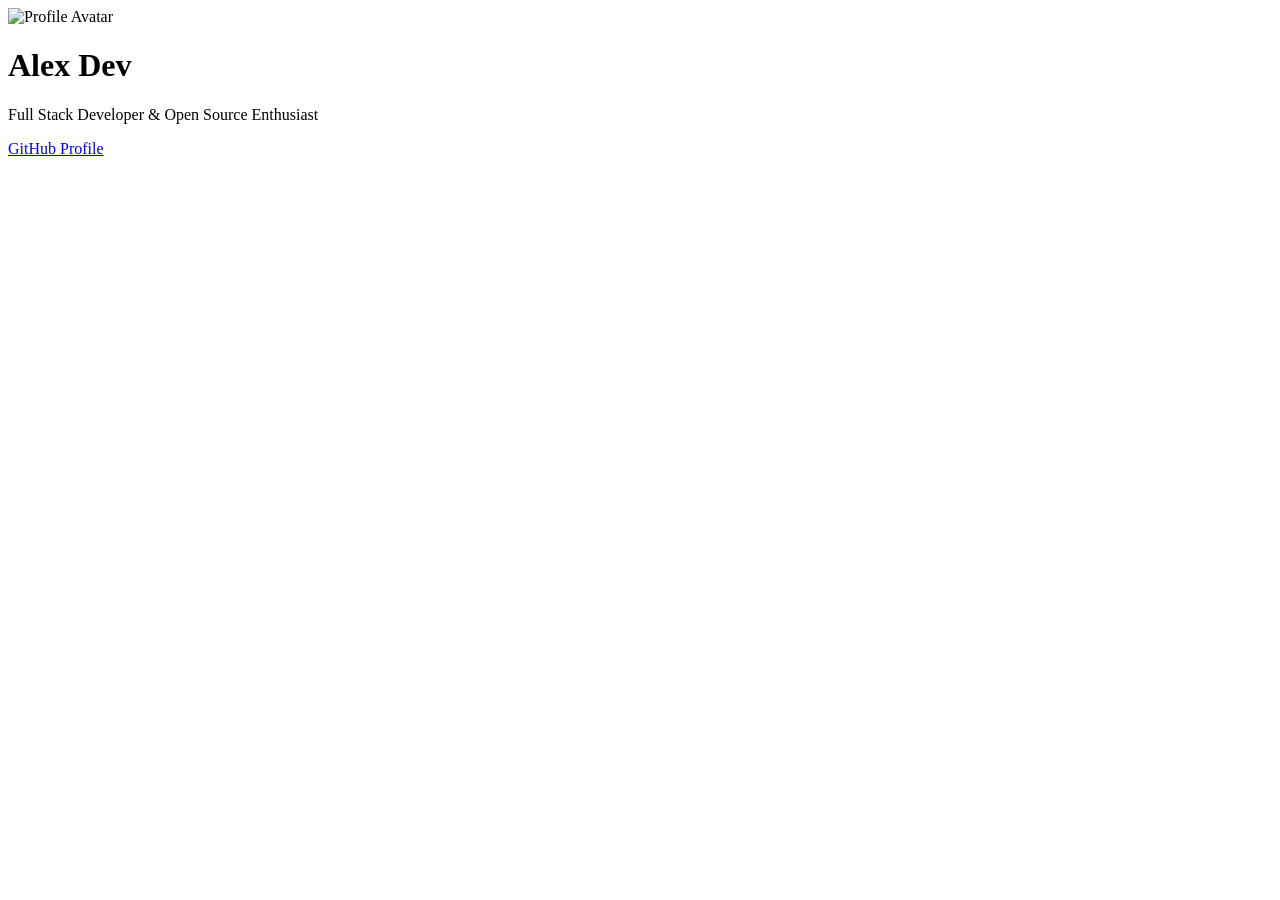
==== index.html @ 9ec9c5db "html,css for co" ====
<!DOCTYPE html>
<html lang="en">
<head>
  <meta charset="UTF-8">
  <meta name="viewport" content="width=device-width, initial-scale=1.0">
  <title>Developer Link Tree</title>
  <link rel="stylesheet" href="style.css">
</head>
<body>
  <main id="main-container" class="container">
    <header class="profile-header">
      <img
        src="https://api.dicebear.com/7.x/bottts/svg?seed=developer"
        alt="Profile Avatar"
        class="profile-img"
        width="120"
        height="120"
      >
      <h1 class="profile-name">Alex Dev</h1>
      <p class="profile-bio">Full Stack Developer & Open Source Enthusiast</p>
    </header>

    <section class="links-section">
      <a href="https://github.com" class="link-btn" target="_blank" rel="noopener noreferrer">
        GitHub Profile
      </a>
    </section>
  </main>
</body>
</html>
---- style.css ----
/* style.css - Add your styles here */
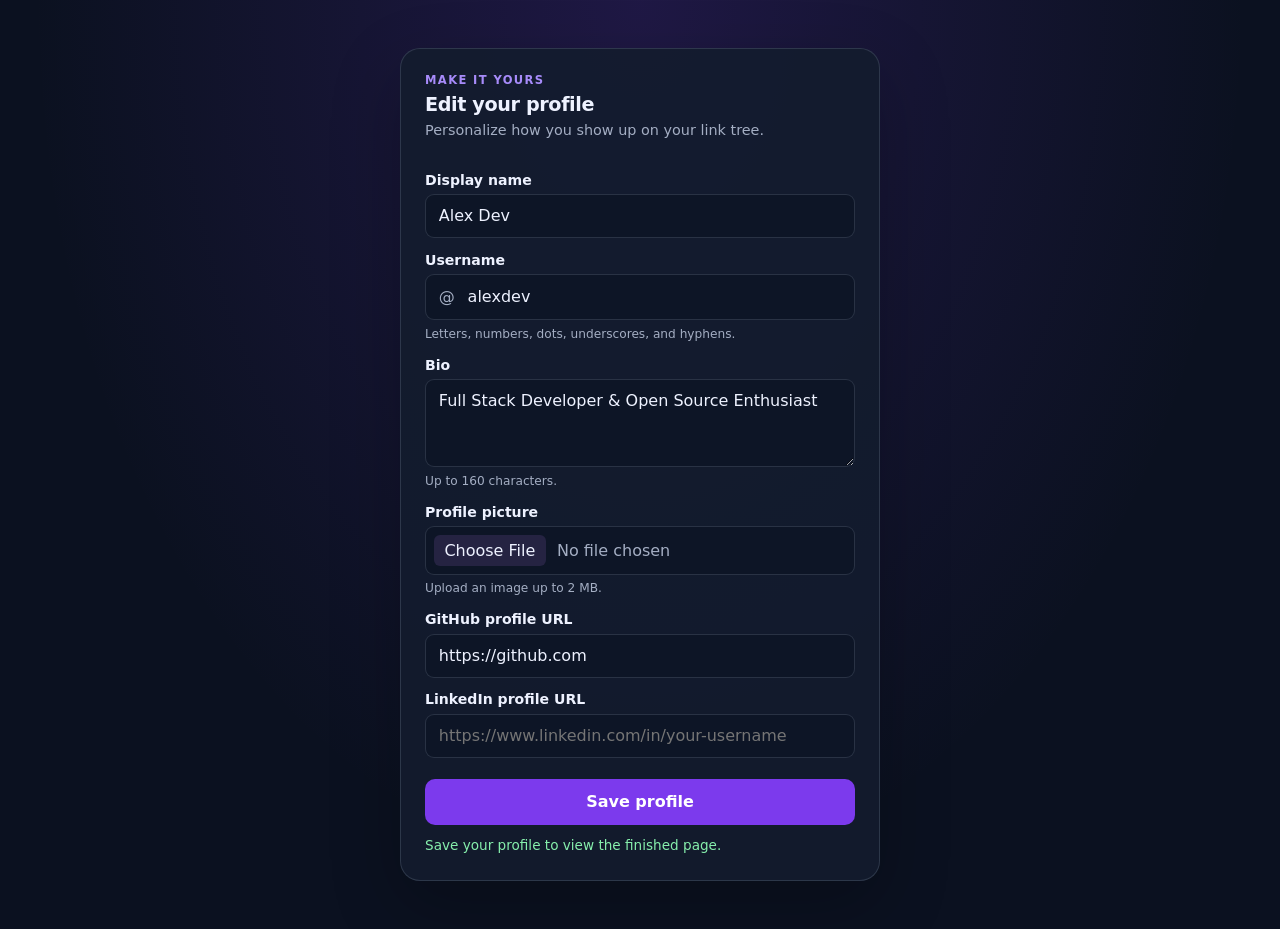
==== commit 3a9f0987: "feat: Added Profile Customization" ====
--- a/index.html
+++ b/index.html
@@ -3,27 +3,84 @@
 <head>
   <meta charset="UTF-8">
   <meta name="viewport" content="width=device-width, initial-scale=1.0">
+  <meta name="theme-color" content="#111827">
   <title>Developer Link Tree</title>
   <link rel="stylesheet" href="style.css">
+  <script src="app.js" defer></script>
 </head>
 <body>
   <main id="main-container" class="container">
-    <header class="profile-header">
-      <img
-        src="https://api.dicebear.com/7.x/bottts/svg?seed=developer"
-        alt="Profile Avatar"
-        class="profile-img"
-        width="120"
-        height="120"
-      >
-      <h1 class="profile-name">Alex Dev</h1>
-      <p class="profile-bio">Full Stack Developer & Open Source Enthusiast</p>
-    </header>
+    <section class="editor-card" aria-labelledby="editor-heading">
+      <div class="editor-heading">
+        <p class="eyebrow">Make it yours</p>
+        <h2 id="editor-heading">Edit your profile</h2>
+        <p>Personalize how you show up on your link tree.</p>
+      </div>
 
-    <section class="links-section">
-      <a href="https://github.com" class="link-btn" target="_blank" rel="noopener noreferrer">
-        GitHub Profile
-      </a>
+      <form id="profile-form">
+        <label for="display-name">Display name</label>
+        <input
+          type="text"
+          id="display-name"
+          name="displayName"
+          maxlength="60"
+          autocomplete="name"
+          required
+        >
+
+        <label for="username">Username</label>
+        <div class="username-input">
+          <span aria-hidden="true">@</span>
+          <input
+            type="text"
+            id="username"
+            name="username"
+            maxlength="30"
+            pattern="[A-Za-z0-9._\-]*"
+            autocomplete="username"
+            aria-describedby="username-help"
+          >
+        </div>
+        <p class="field-help" id="username-help">Letters, numbers, dots, underscores, and hyphens.</p>
+
+        <label for="bio">Bio</label>
+        <textarea id="bio" name="bio" rows="3" maxlength="160"></textarea>
+        <p class="field-help">Up to 160 characters.</p>
+
+        <label for="picture-file">Profile picture</label>
+        <input
+          type="file"
+          id="picture-file"
+          name="pictureFile"
+          accept="image/*"
+          aria-describedby="picture-help"
+        >
+        <p class="field-help" id="picture-help">Upload an image up to 2 MB.</p>
+
+        <label for="github-url">GitHub profile URL</label>
+        <input
+          type="url"
+          id="github-url"
+          name="githubUrl"
+          placeholder="https://github.com/your-username"
+          inputmode="url"
+          autocomplete="url"
+        >
+
+        <label for="linkedin-url">LinkedIn profile URL</label>
+        <input
+          type="url"
+          id="linkedin-url"
+          name="linkedinUrl"
+          placeholder="https://www.linkedin.com/in/your-username"
+          inputmode="url"
+          autocomplete="url"
+        >
+
+        <button class="save-btn" type="submit">Save profile</button>
+        <p class="form-status" id="form-status" role="status" aria-live="polite"></p>
+        <a class="view-profile-link" id="view-profile-link" href="profile.html" hidden>See your saved profile</a>
+      </form>
     </section>
   </main>
 </body>
--- a/style.css
+++ b/style.css
@@ -1 +1,347 @@
-/* style.css - Add your styles here */
+:root {
+  color-scheme: dark;
+  font-family: Inter, ui-sans-serif, system-ui, -apple-system, BlinkMacSystemFont, "Segoe UI", sans-serif;
+  color: #eef2ff;
+  background: #0b1120;
+  font-synthesis: none;
+  text-rendering: optimizeLegibility;
+  --muted: #a4aec3;
+  --border: rgba(165, 180, 203, 0.18);
+  --accent: #a78bfa;
+}
+
+* {
+  box-sizing: border-box;
+}
+
+body {
+  margin: 0;
+  min-height: 100vh;
+  padding: 3rem 1rem;
+  display: flex;
+  justify-content: center;
+  background:
+    radial-gradient(ellipse at 50% 0, rgba(124, 58, 237, 0.18), transparent 38rem),
+    #0b1120;
+}
+
+#main-container {
+  width: 100%;
+  max-width: 480px;
+  margin: auto;
+  display: grid;
+  gap: 1.25rem;
+}
+
+.profile-card,
+.editor-card {
+  border: 1px solid var(--border);
+  border-radius: 20px;
+  background: rgba(19, 28, 46, 0.9);
+  box-shadow: 0 24px 70px rgba(0, 0, 0, 0.24);
+}
+
+.editor-card {
+  width: 100%;
+}
+
+.profile-card {
+  padding: 2rem;
+  text-align: center;
+}
+
+.profile-header {
+  display: flex;
+  flex-direction: column;
+  align-items: center;
+}
+
+.profile-img {
+  width: 112px;
+  height: 112px;
+  margin-bottom: 1.1rem;
+  border: 3px solid rgba(167, 139, 250, 0.65);
+  border-radius: 50%;
+  background: #252342;
+  object-fit: cover;
+}
+
+.profile-name {
+  margin: 0;
+  font-size: 1.65rem;
+  letter-spacing: -0.035em;
+}
+
+.profile-username {
+  margin: 0.3rem 0 0;
+  color: var(--accent);
+  font-size: 0.92rem;
+}
+
+.profile-username[hidden],
+.profile-bio[hidden] {
+  display: none;
+}
+
+.profile-bio {
+  max-width: 34ch;
+  margin: 0.85rem 0 0;
+  color: var(--muted);
+  line-height: 1.6;
+  white-space: pre-wrap;
+  overflow-wrap: anywhere;
+}
+
+.links-section {
+  display: grid;
+  gap: 0.75rem;
+  margin-top: 1.5rem;
+}
+
+.link-btn,
+.save-btn {
+  display: block;
+  width: 100%;
+  padding: 0.85rem 1.25rem;
+  border: 0;
+  border-radius: 10px;
+  background: #7c3aed;
+  color: #fff;
+  font: inherit;
+  font-weight: 650;
+  text-align: center;
+  text-decoration: none;
+  cursor: pointer;
+  transition: background-color 0.2s ease, transform 0.2s ease, box-shadow 0.2s ease;
+}
+
+.link-btn[hidden] {
+  display: none;
+}
+
+.link-btn:hover,
+.link-btn:focus-visible,
+.save-btn:hover,
+.save-btn:focus-visible {
+  background: #6d28d9;
+  transform: translateY(-2px);
+  box-shadow: 0 8px 20px rgba(109, 40, 217, 0.28);
+}
+
+.editor-card {
+  padding: 1.5rem;
+}
+
+.editor-heading {
+  margin-bottom: 1.25rem;
+}
+
+.eyebrow {
+  margin: 0 0 0.35rem;
+  color: var(--accent);
+  font-size: 0.72rem;
+  font-weight: 700;
+  letter-spacing: 0.12em;
+  text-transform: uppercase;
+}
+
+.editor-heading h2 {
+  margin: 0;
+  font-size: 1.2rem;
+  letter-spacing: -0.02em;
+}
+
+.editor-heading > p:last-child {
+  margin: 0.4rem 0 0;
+  color: var(--muted);
+  font-size: 0.9rem;
+}
+
+.text-link,
+.view-profile-link {
+  color: #c4b5fd;
+  font-size: 0.88rem;
+  font-weight: 600;
+  text-decoration: none;
+}
+
+.text-link {
+  display: inline-block;
+  margin-top: 0.85rem;
+}
+
+.text-link:hover,
+.view-profile-link:hover {
+  color: #ddd6fe;
+  text-decoration: underline;
+}
+
+#profile-form {
+  display: flex;
+  flex-direction: column;
+}
+
+#profile-form label {
+  margin: 0.85rem 0 0.4rem;
+  font-size: 0.88rem;
+  font-weight: 600;
+}
+
+#profile-form input,
+#profile-form textarea {
+  width: 100%;
+  min-height: 44px;
+  padding: 0.7rem 0.8rem;
+  border: 1px solid var(--border);
+  border-radius: 9px;
+  outline: none;
+  background: #0d1526;
+  color: #eef2ff;
+  font: inherit;
+}
+
+#profile-form input:focus,
+#profile-form textarea:focus {
+  border-color: var(--accent);
+  box-shadow: 0 0 0 3px rgba(167, 139, 250, 0.15);
+}
+
+#profile-form input[type="file"] {
+  padding: 0.5rem;
+  color: var(--muted);
+}
+
+#profile-form input[type="file"]::file-selector-button {
+  margin-right: 0.7rem;
+  padding: 0.35rem 0.65rem;
+  border: 0;
+  border-radius: 6px;
+  background: #252342;
+  color: #eef2ff;
+  font: inherit;
+  cursor: pointer;
+}
+
+#profile-form textarea {
+  min-height: 88px;
+  resize: vertical;
+}
+
+.username-input {
+  display: flex;
+  align-items: center;
+  border: 1px solid var(--border);
+  border-radius: 9px;
+  background: #0d1526;
+}
+
+.username-input:focus-within {
+  border-color: var(--accent);
+  box-shadow: 0 0 0 3px rgba(167, 139, 250, 0.15);
+}
+
+.username-input > span {
+  padding-left: 0.8rem;
+  color: var(--muted);
+}
+
+.username-input input {
+  border: 0 !important;
+  box-shadow: none !important;
+  background: transparent !important;
+}
+
+.field-help {
+  margin: 0.35rem 0 0;
+  color: var(--muted);
+  font-size: 0.76rem;
+  line-height: 1.45;
+}
+
+.save-btn {
+  margin-top: 1.3rem;
+}
+
+.form-status {
+  min-height: 1.25rem;
+  margin: 0.7rem 0 0;
+  color: #86efac;
+  font-size: 0.85rem;
+  line-height: 1.45;
+}
+
+.form-status.is-error {
+  color: #fca5a5;
+}
+
+.view-profile-link {
+  margin-top: 0.65rem;
+  text-align: center;
+}
+
+.profile-page {
+  max-width: 480px;
+}
+
+.profile-status {
+  margin: 0.85rem 0 0;
+  color: var(--muted);
+  font-size: 0.82rem;
+  line-height: 1.5;
+}
+
+.empty-profile {
+  padding: 2rem;
+  border: 1px solid var(--border);
+  border-radius: 20px;
+  background: rgba(19, 28, 46, 0.9);
+  text-align: center;
+}
+
+.empty-profile h1 {
+  margin: 0;
+  font-size: 1.35rem;
+}
+
+.empty-profile p {
+  margin: 0.75rem 0 1.25rem;
+  color: var(--muted);
+  font-size: 0.9rem;
+  line-height: 1.5;
+}
+
+.empty-profile .save-btn {
+  text-decoration: none;
+}
+
+.profile-page-actions {
+  text-align: center;
+}
+
+:focus-visible {
+  outline: 2px solid #c4b5fd;
+  outline-offset: 3px;
+}
+
+@media (max-width: 420px) {
+  body {
+    padding: 1.25rem 0.75rem;
+  }
+
+  .profile-card {
+    padding: 1.5rem 1.25rem;
+  }
+
+  .editor-card {
+    padding: 1.25rem;
+  }
+}
+
+@media (prefers-reduced-motion: reduce) {
+  *,
+  *::before,
+  *::after {
+    scroll-behavior: auto !important;
+    transition-duration: 0.01ms !important;
+  }
+}
